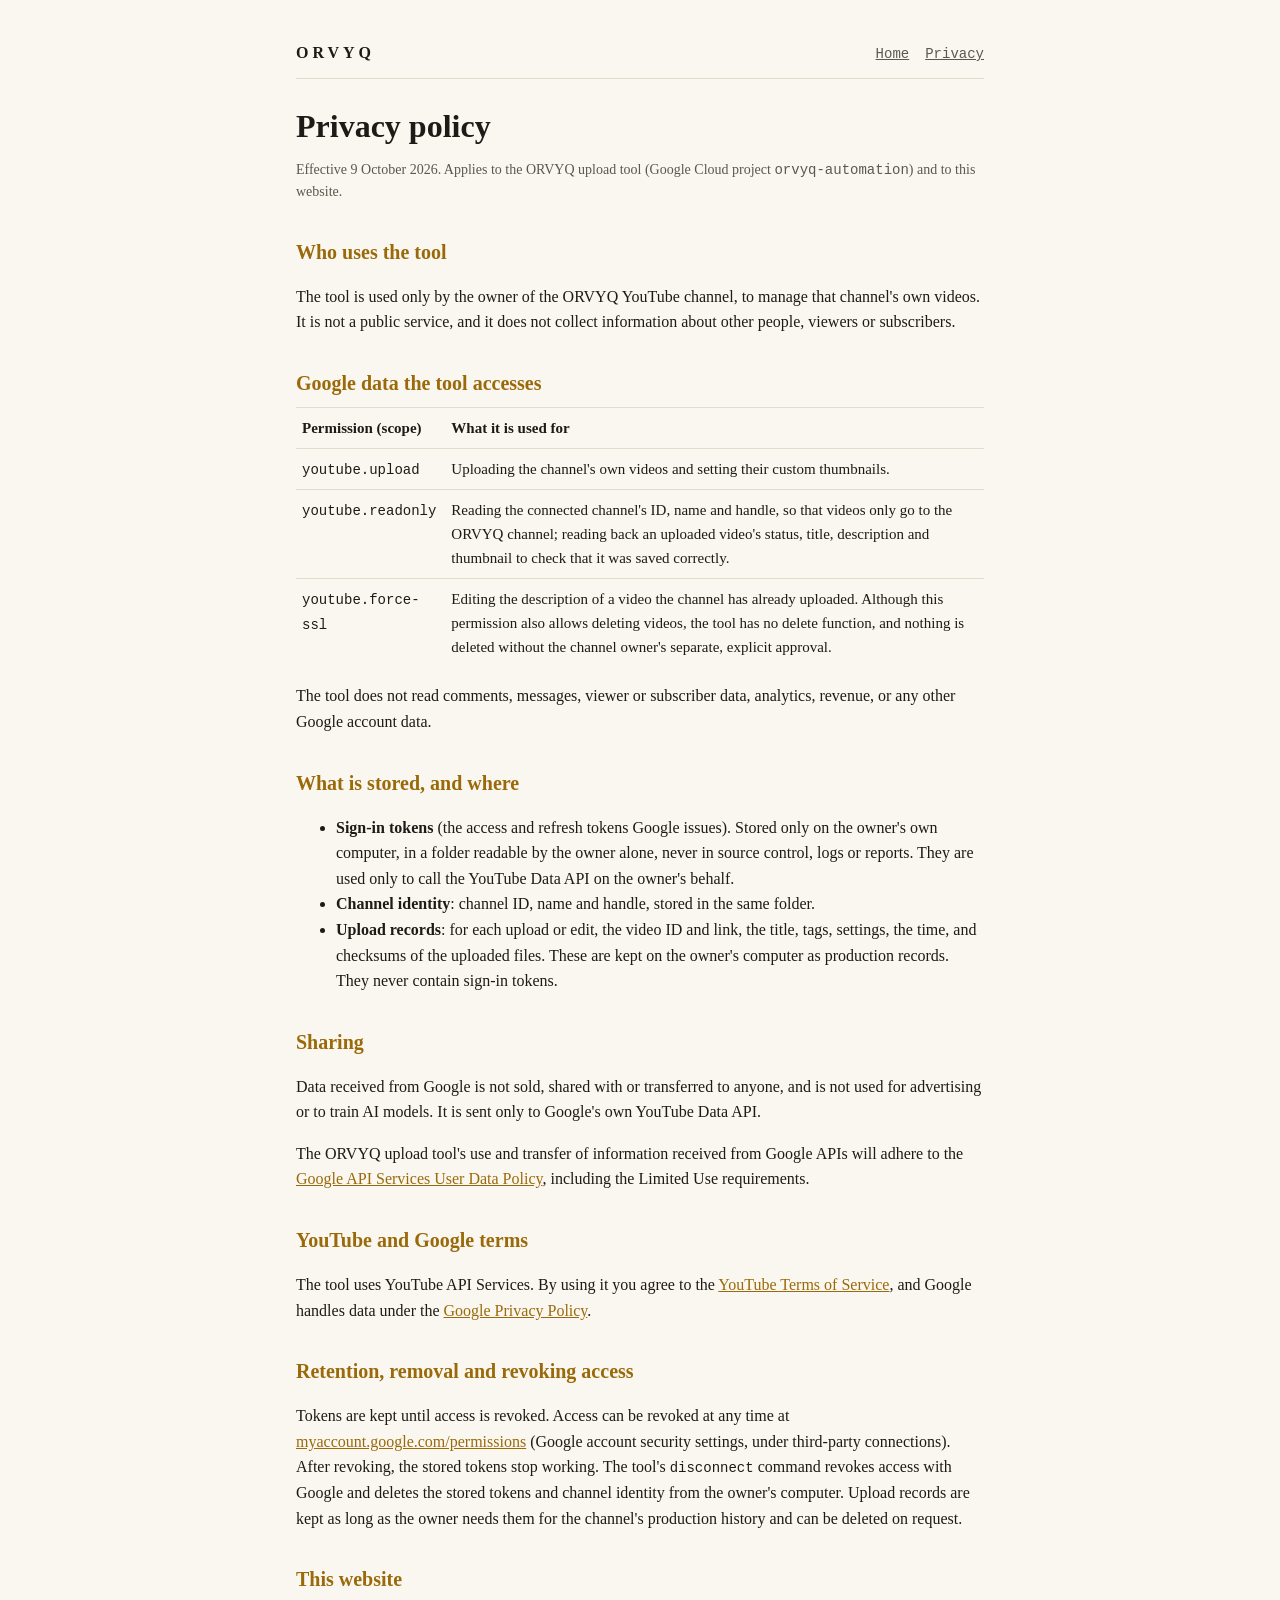
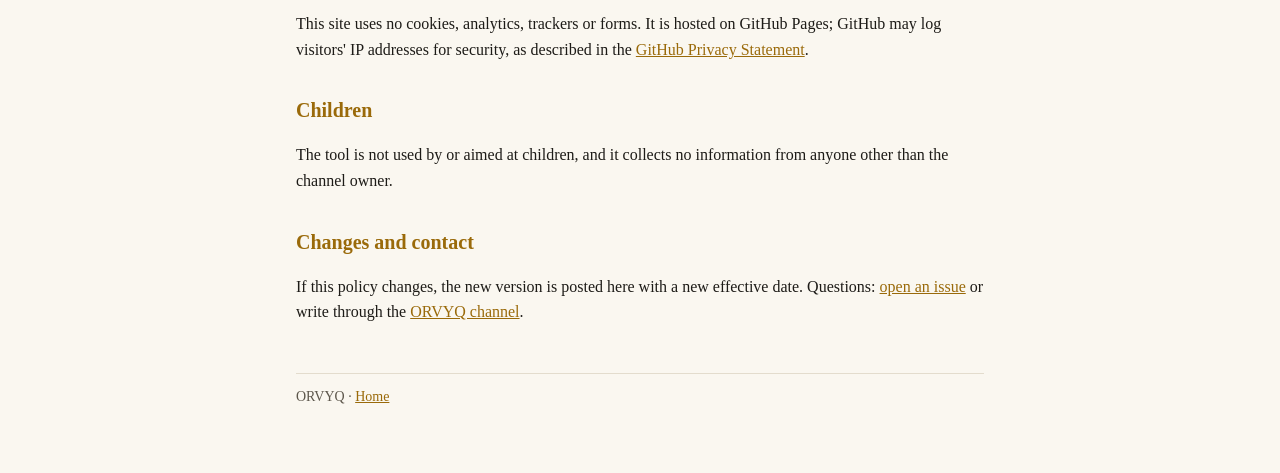
==== privacy.html @ 85a5099e "ORVYQ homepage and privacy policy for the YouTube upload tool Co-Authored-By: Claude Opus 5.5 <norep" ====
<!doctype html>
<html lang="en">
<head>
<meta charset="utf-8">
<meta name="viewport" content="width=device-width, initial-scale=1">
<title>ORVYQ Privacy Policy</title>
<meta name="description" content="How the ORVYQ upload tool (Google Cloud project orvyq-automation) uses Google and YouTube data.">
<link rel="stylesheet" href="style.css">
</head>
<body>
<main>
<header><a class="brand" href="./">ORVYQ</a><nav><a href="./">Home</a><a href="privacy.html">Privacy</a></nav></header>

<h1>Privacy policy</h1>
<p class="muted">Effective 9 October 2026. Applies to the ORVYQ upload tool (Google Cloud project
<code>orvyq-automation</code>) and to this website.</p>

<h2>Who uses the tool</h2>
<p>The tool is used only by the owner of the ORVYQ YouTube channel, to manage that channel's own videos. It is not a
public service, and it does not collect information about other people, viewers or subscribers.</p>

<h2>Google data the tool accesses</h2>
<table>
<tr><th>Permission (scope)</th><th>What it is used for</th></tr>
<tr><td><code>youtube.upload</code></td><td>Uploading the channel's own videos and setting their custom thumbnails.</td></tr>
<tr><td><code>youtube.readonly</code></td><td>Reading the connected channel's ID, name and handle, so that videos only go to the ORVYQ channel; reading back an uploaded video's status, title, description and thumbnail to check that it was saved correctly.</td></tr>
<tr><td><code>youtube.force-ssl</code></td><td>Editing the description of a video the channel has already uploaded. Although this permission also allows deleting videos, the tool has no delete function, and nothing is deleted without the channel owner's separate, explicit approval.</td></tr>
</table>
<p>The tool does not read comments, messages, viewer or subscriber data, analytics, revenue, or any other Google account
data.</p>

<h2>What is stored, and where</h2>
<ul>
<li><strong>Sign-in tokens</strong> (the access and refresh tokens Google issues). Stored only on the owner's own
computer, in a folder readable by the owner alone, never in source control, logs or reports. They are used only to
call the YouTube Data API on the owner's behalf.</li>
<li><strong>Channel identity</strong>: channel ID, name and handle, stored in the same folder.</li>
<li><strong>Upload records</strong>: for each upload or edit, the video ID and link, the title, tags, settings, the
time, and checksums of the uploaded files. These are kept on the owner's computer as production records. They never
contain sign-in tokens.</li>
</ul>

<h2>Sharing</h2>
<p>Data received from Google is not sold, shared with or transferred to anyone, and is not used for advertising or to
train AI models. It is sent only to Google's own YouTube Data API.</p>
<p>The ORVYQ upload tool's use and transfer of information received from Google APIs will adhere to the
<a href="https://developers.google.com/terms/api-services-user-data-policy">Google API Services User Data Policy</a>,
including the Limited Use requirements.</p>

<h2>YouTube and Google terms</h2>
<p>The tool uses YouTube API Services. By using it you agree to the
<a href="https://www.youtube.com/t/terms">YouTube Terms of Service</a>, and Google handles data under the
<a href="https://policies.google.com/privacy">Google Privacy Policy</a>.</p>

<h2>Retention, removal and revoking access</h2>
<p>Tokens are kept until access is revoked. Access can be revoked at any time at
<a href="https://myaccount.google.com/permissions">myaccount.google.com/permissions</a> (Google account security
settings, under third-party connections). After revoking, the stored tokens stop working. The tool's
<code>disconnect</code> command revokes access with Google and deletes the stored tokens and channel identity from the
owner's computer. Upload records are kept as long as the owner needs them for the channel's production history and
can be deleted on request.</p>

<h2>This website</h2>
<p>This site uses no cookies, analytics, trackers or forms. It is hosted on GitHub Pages; GitHub may log visitors'
IP addresses for security, as described in the
<a href="https://docs.github.com/en/site-policy/privacy-policies/github-general-privacy-statement">GitHub Privacy Statement</a>.</p>

<h2>Children</h2>
<p>The tool is not used by or aimed at children, and it collects no information from anyone other than the channel
owner.</p>

<h2>Changes and contact</h2>
<p>If this policy changes, the new version is posted here with a new effective date. Questions:
<a href="https://github.com/brsctncnbrk3-hub/orvyq-site/issues">open an issue</a> or write through the
<a href="https://www.youtube.com/@orvyq/about">ORVYQ channel</a>.</p>

<footer class="muted">ORVYQ · <a href="./">Home</a></footer>
</main>
</body>
</html>
---- style.css ----
:root{--bg:#0d0c0a;--fg:#ece6d8;--muted:#a69f90;--gold:#f2b544;--line:#2c2820}
@media (prefers-color-scheme: light){:root{--bg:#faf7f0;--fg:#1d1b17;--muted:#5d574c;--gold:#9a6a0a;--line:#e3dccd}}
*{box-sizing:border-box}
body{margin:0;background:var(--bg);color:var(--fg);font:16px/1.6 Georgia,"Times New Roman",serif}
main{max-width:720px;margin:0 auto;padding:40px 16px 64px}
header{display:flex;justify-content:space-between;align-items:baseline;border-bottom:1px solid var(--line);padding-bottom:12px;margin-bottom:28px}
.brand{letter-spacing:.25em;font-weight:700;color:var(--fg);text-decoration:none}
nav a{color:var(--muted);margin-left:16px;font-family:ui-monospace,Menlo,monospace;font-size:14px}
h1{font-size:32px;line-height:1.2;margin:0 0 12px}
h2{font-size:20px;margin:32px 0 8px;color:var(--gold)}
a{color:var(--gold)}
.muted{color:var(--muted);font-size:14px}
table{border-collapse:collapse;width:100%;font-size:15px}
td,th{border-top:1px solid var(--line);padding:8px 6px;text-align:left;vertical-align:top}
code{font-family:ui-monospace,Menlo,monospace;font-size:14px}
footer{margin-top:48px;border-top:1px solid var(--line);padding-top:12px}
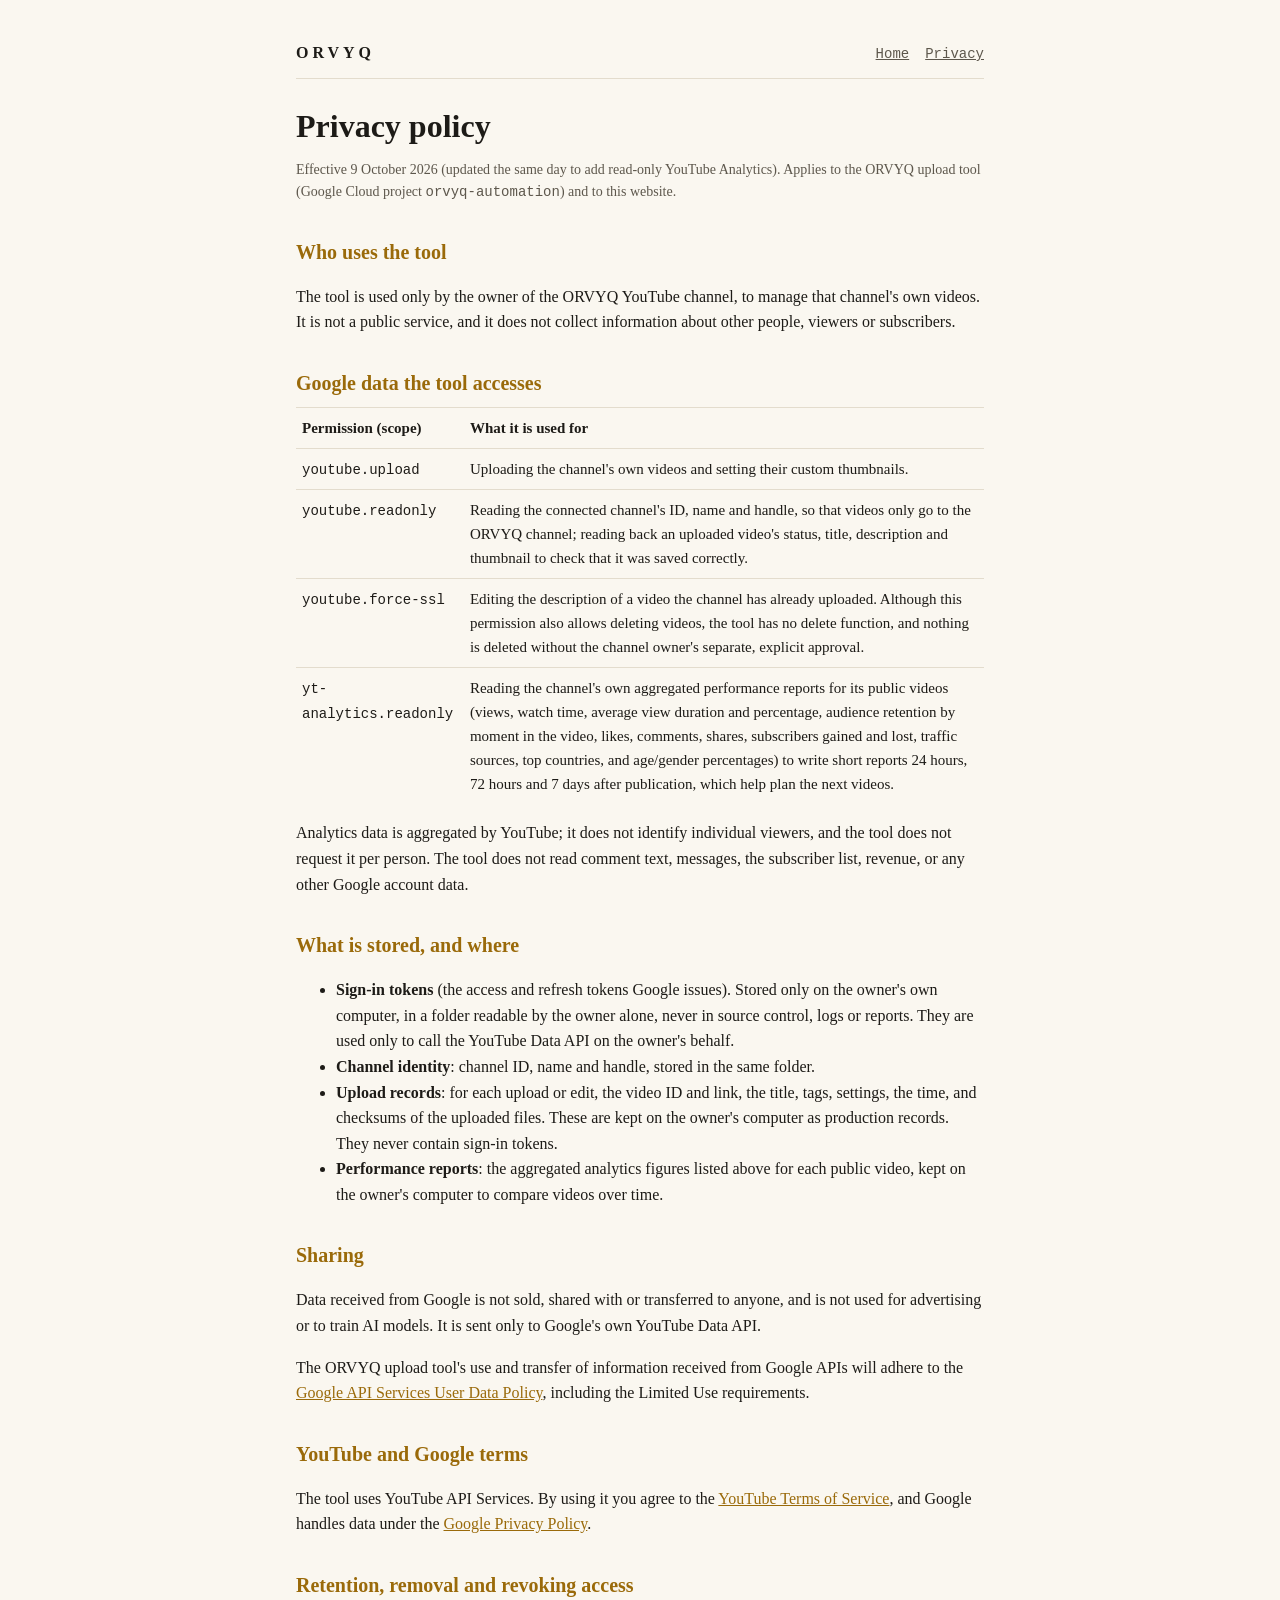
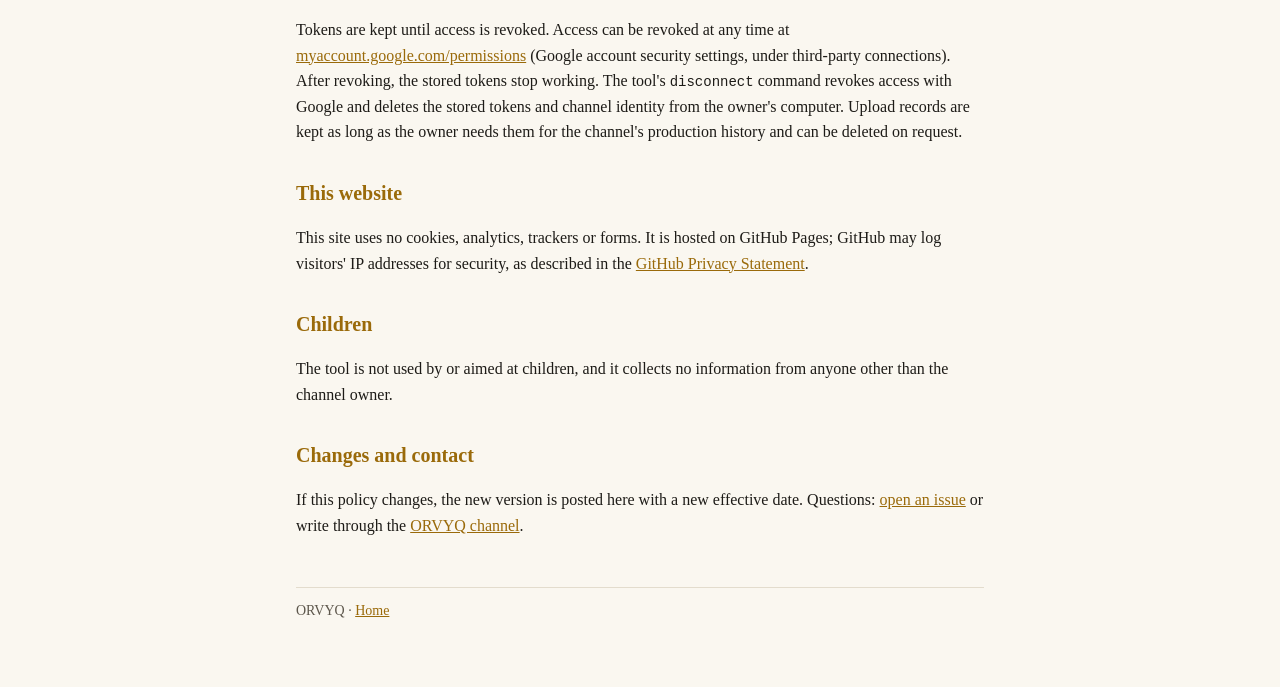
==== commit f5ae41a2: "Privacy policy and homepage: add read-only YouTube Analytics Co-Authored-By: Claude Opus 5.5 <norepl" ====
--- a/privacy.html
+++ b/privacy.html
@@ -12,7 +12,7 @@
 <header><a class="brand" href="./">ORVYQ</a><nav><a href="./">Home</a><a href="privacy.html">Privacy</a></nav></header>
 
 <h1>Privacy policy</h1>
-<p class="muted">Effective 9 October 2026. Applies to the ORVYQ upload tool (Google Cloud project
+<p class="muted">Effective 9 October 2026 (updated the same day to add read-only YouTube Analytics). Applies to the ORVYQ upload tool (Google Cloud project
 <code>orvyq-automation</code>) and to this website.</p>
 
 <h2>Who uses the tool</h2>
@@ -25,9 +25,11 @@
 <tr><td><code>youtube.upload</code></td><td>Uploading the channel's own videos and setting their custom thumbnails.</td></tr>
 <tr><td><code>youtube.readonly</code></td><td>Reading the connected channel's ID, name and handle, so that videos only go to the ORVYQ channel; reading back an uploaded video's status, title, description and thumbnail to check that it was saved correctly.</td></tr>
 <tr><td><code>youtube.force-ssl</code></td><td>Editing the description of a video the channel has already uploaded. Although this permission also allows deleting videos, the tool has no delete function, and nothing is deleted without the channel owner's separate, explicit approval.</td></tr>
+<tr><td><code>yt-analytics.readonly</code></td><td>Reading the channel's own aggregated performance reports for its public videos (views, watch time, average view duration and percentage, audience retention by moment in the video, likes, comments, shares, subscribers gained and lost, traffic sources, top countries, and age/gender percentages) to write short reports 24 hours, 72 hours and 7 days after publication, which help plan the next videos.</td></tr>
 </table>
-<p>The tool does not read comments, messages, viewer or subscriber data, analytics, revenue, or any other Google account
-data.</p>
+<p>Analytics data is aggregated by YouTube; it does not identify individual viewers, and the tool does not request
+it per person. The tool does not read comment text, messages, the subscriber list, revenue, or any other Google
+account data.</p>
 
 <h2>What is stored, and where</h2>
 <ul>
@@ -38,6 +40,8 @@
 <li><strong>Upload records</strong>: for each upload or edit, the video ID and link, the title, tags, settings, the
 time, and checksums of the uploaded files. These are kept on the owner's computer as production records. They never
 contain sign-in tokens.</li>
+<li><strong>Performance reports</strong>: the aggregated analytics figures listed above for each public video, kept on
+the owner's computer to compare videos over time.</li>
 </ul>
 
 <h2>Sharing</h2>
